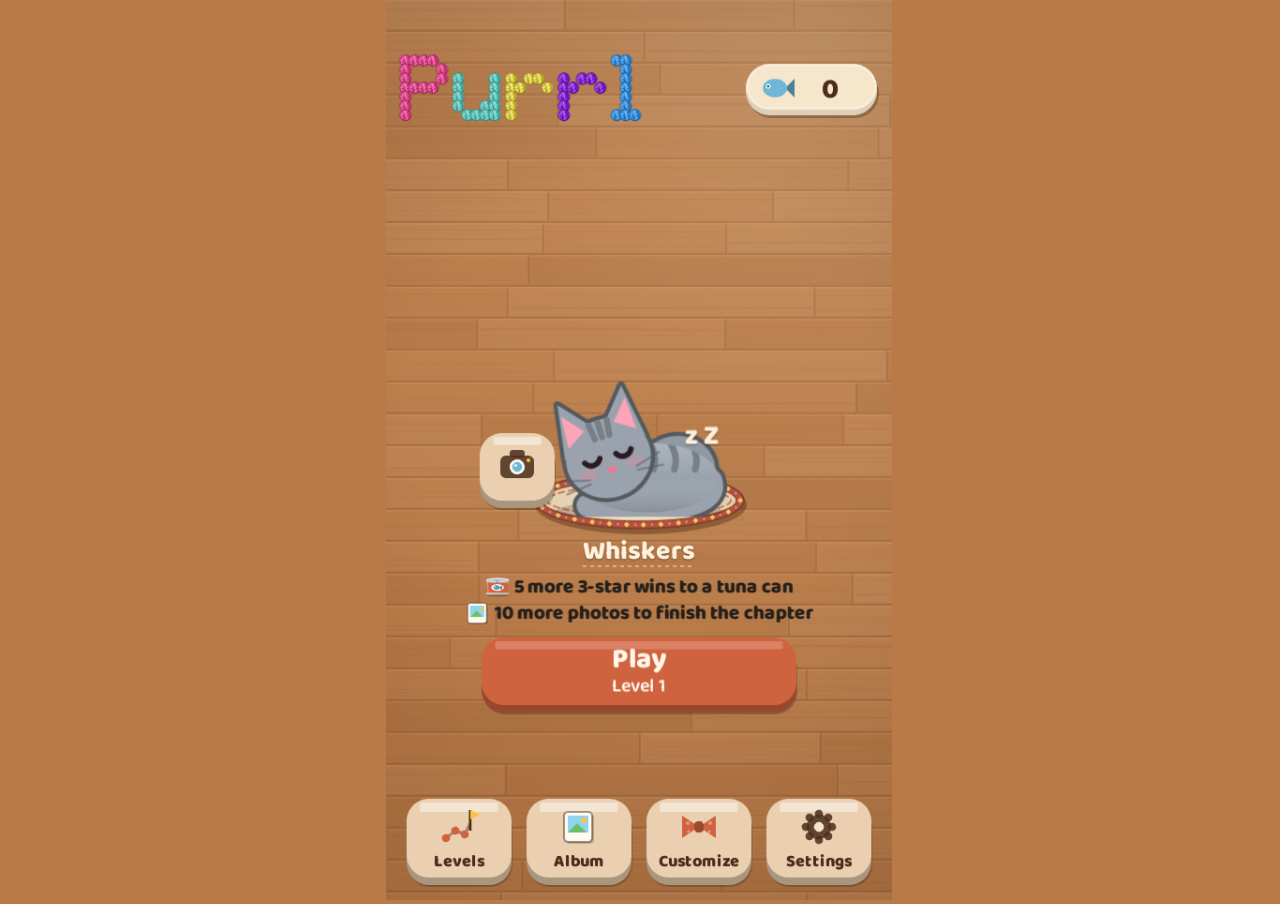
==== index.html @ 424d26f9 "Purrl build 00a5294 (privacy contact)" ====
<!doctype html>
<html lang="cs">
  <head>
    <meta charset="UTF-8" />
    <meta name="viewport" content="width=device-width, initial-scale=1, viewport-fit=cover, user-scalable=no" />
    <meta name="theme-color" content="#b97a47" />
    <meta name="apple-mobile-web-app-capable" content="yes" />
    <meta name="mobile-web-app-capable" content="yes" />
    <meta name="apple-mobile-web-app-status-bar-style" content="black-translucent" />
    <meta name="apple-mobile-web-app-title" content="Purrl" />
    <link rel="apple-touch-icon" href="icons/icon-180.png" />
    <title>Purrl</title>
    <style>html,body{background:#b97a47;height:100%;margin:0;padding:0;overflow:hidden}:root{--inset-top:env(safe-area-inset-top);--inset-right:env(safe-area-inset-right);--inset-bottom:env(safe-area-inset-bottom);--inset-left:env(safe-area-inset-left)}body{box-sizing:border-box;padding:var(--inset-top) var(--inset-right) var(--inset-bottom) var(--inset-left)}#game{width:100%;height:100%}</style>
    <script type="module" crossorigin src="./assets/index-BjQyakdz.js"></script>
    <link rel="stylesheet" crossorigin href="./assets/index-D8HOwq6y.css">
  <link rel="manifest" href="./manifest.webmanifest"><script id="vite-plugin-pwa:register-sw" src="./registerSW.js"></script></head>
  <body>
    <div id="game"></div>
  </body>
</html>
---- assets/index-D8HOwq6y.css ----
@font-face{font-family:"Baloo 2";font-style:normal;font-display:swap;font-weight:600;src:url(./baloo-2-latin-ext-600-normal-DiVeaYrH.woff2)format("woff2"),url(./baloo-2-latin-ext-600-normal-CFaB2nBN.woff)format("woff")}@font-face{font-family:"Baloo 2";font-style:normal;font-display:swap;font-weight:600;src:url(./baloo-2-latin-600-normal-tIfxVoAe.woff2)format("woff2"),url(./baloo-2-latin-600-normal-B4tNaogw.woff)format("woff")}@font-face{font-family:"Baloo 2";font-style:normal;font-display:swap;font-weight:800;src:url(./baloo-2-latin-ext-800-normal-C_Iwmf1s.woff2)format("woff2"),url(./baloo-2-latin-ext-800-normal-D-iCxxqE.woff)format("woff")}@font-face{font-family:"Baloo 2";font-style:normal;font-display:swap;font-weight:800;src:url(./baloo-2-latin-800-normal-BbF3Etk1.woff2)format("woff2"),url(./baloo-2-latin-800-normal-B8BXfZF7.woff)format("woff")}@font-face{font-family:"Baloo 2";font-style:normal;font-display:swap;font-weight:600;src:url(./baloo-2-devanagari-600-normal-CuT_xCk5.woff2)format("woff2"),url(./baloo-2-devanagari-600-normal-Cnn1WFYO.woff)format("woff")}@font-face{font-family:"Baloo 2";font-style:normal;font-display:swap;font-weight:800;src:url(./baloo-2-devanagari-800-normal-BURIY0wZ.woff2)format("woff2"),url(./baloo-2-devanagari-800-normal-YLp1oUqR.woff)format("woff")}@font-face{font-family:Caveat;font-style:normal;font-display:swap;font-weight:700;src:url(./caveat-latin-ext-700-normal-DFbRgDry.woff2)format("woff2"),url(./caveat-latin-ext-700-normal-DjJQd59I.woff)format("woff")}@font-face{font-family:Caveat;font-style:normal;font-display:swap;font-weight:700;src:url(./caveat-latin-700-normal-D8_1Nw6V.woff2)format("woff2"),url(./caveat-latin-700-normal-cPyBTTZN.woff)format("woff")}
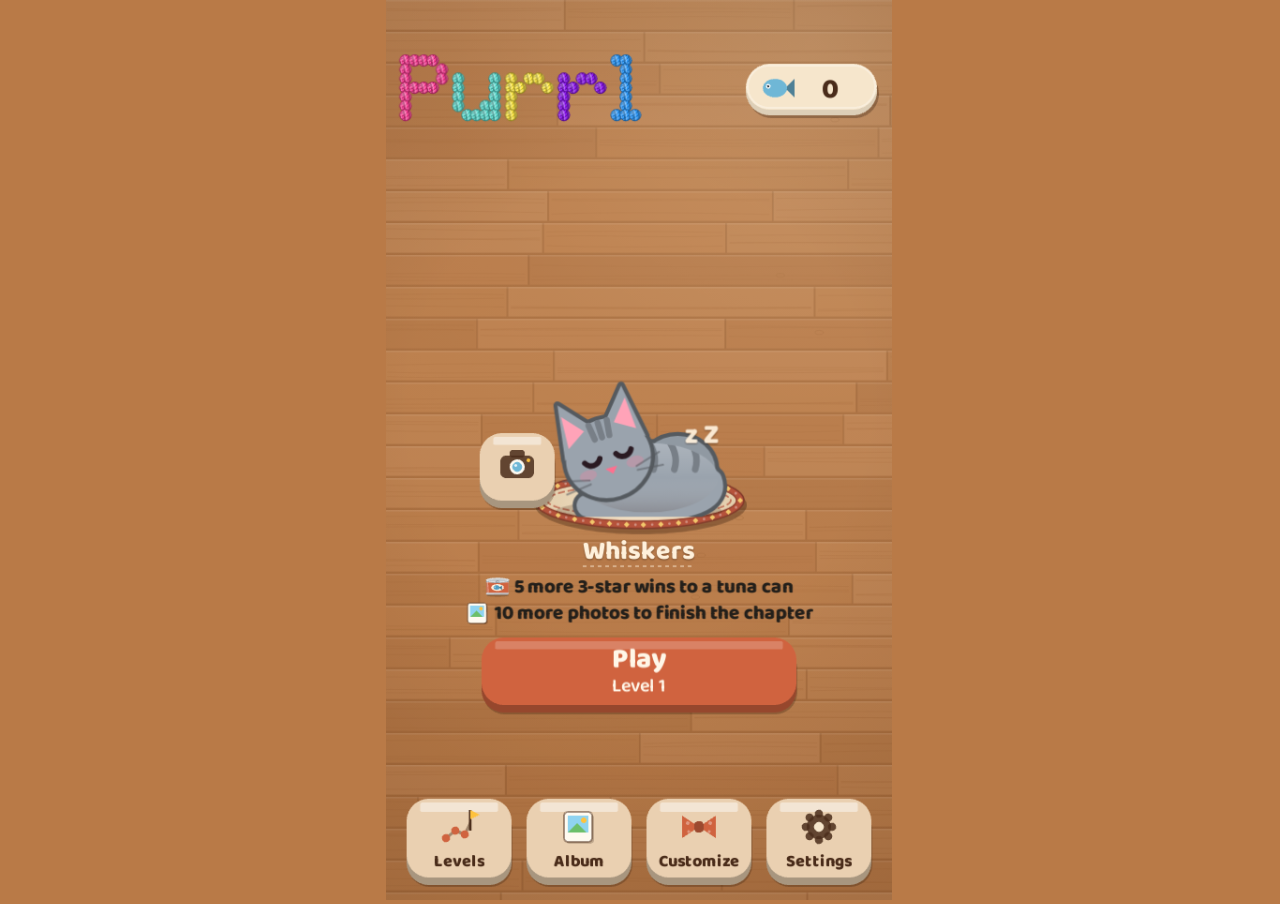
==== commit ad00c8a3: "Purrl build c7f3a24 (feedback button, itch embed) Co-Authored-By: Claude Opus 5.5 <noreply@anthropic" ====
--- a/index.html
+++ b/index.html
@@ -11,9 +11,9 @@
     <link rel="apple-touch-icon" href="icons/icon-180.png" />
     <title>Purrl</title>
     <style>html,body{background:#b97a47;height:100%;margin:0;padding:0;overflow:hidden}:root{--inset-top:env(safe-area-inset-top);--inset-right:env(safe-area-inset-right);--inset-bottom:env(safe-area-inset-bottom);--inset-left:env(safe-area-inset-left)}body{box-sizing:border-box;padding:var(--inset-top) var(--inset-right) var(--inset-bottom) var(--inset-left)}#game{width:100%;height:100%}</style>
-    <script type="module" crossorigin src="./assets/index-BjQyakdz.js"></script>
+    <script type="module" crossorigin src="./assets/index-BJ1TOWWh.js"></script>
     <link rel="stylesheet" crossorigin href="./assets/index-D8HOwq6y.css">
-  <link rel="manifest" href="./manifest.webmanifest"><script id="vite-plugin-pwa:register-sw" src="./registerSW.js"></script></head>
+  <link rel="manifest" href="./manifest.webmanifest"></head>
   <body>
     <div id="game"></div>
   </body>
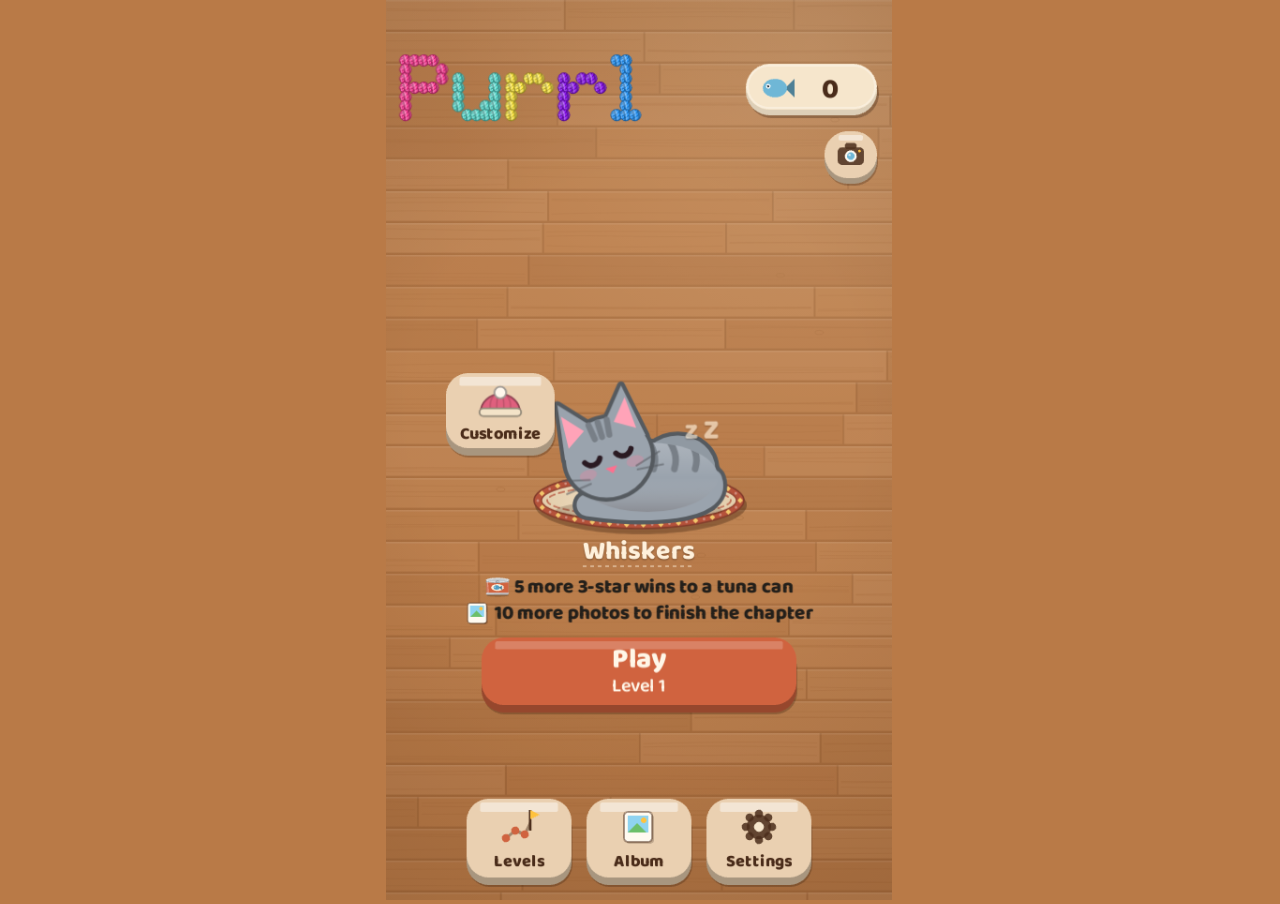
==== commit dae46d7c: "Purrl build 6b72951 (fish icon in prices, home kitten fixes, toy play)" ====
--- a/index.html
+++ b/index.html
@@ -11,7 +11,7 @@
     <link rel="apple-touch-icon" href="icons/icon-180.png" />
     <title>Purrl</title>
     <style>html,body{background:#b97a47;height:100%;margin:0;padding:0;overflow:hidden}:root{--inset-top:env(safe-area-inset-top);--inset-right:env(safe-area-inset-right);--inset-bottom:env(safe-area-inset-bottom);--inset-left:env(safe-area-inset-left)}body{box-sizing:border-box;padding:var(--inset-top) var(--inset-right) var(--inset-bottom) var(--inset-left)}#game{width:100%;height:100%}</style>
-    <script type="module" crossorigin src="./assets/index-BJ1TOWWh.js"></script>
+    <script type="module" crossorigin src="./assets/index-Cf7msUlM.js"></script>
     <link rel="stylesheet" crossorigin href="./assets/index-D8HOwq6y.css">
   <link rel="manifest" href="./manifest.webmanifest"></head>
   <body>
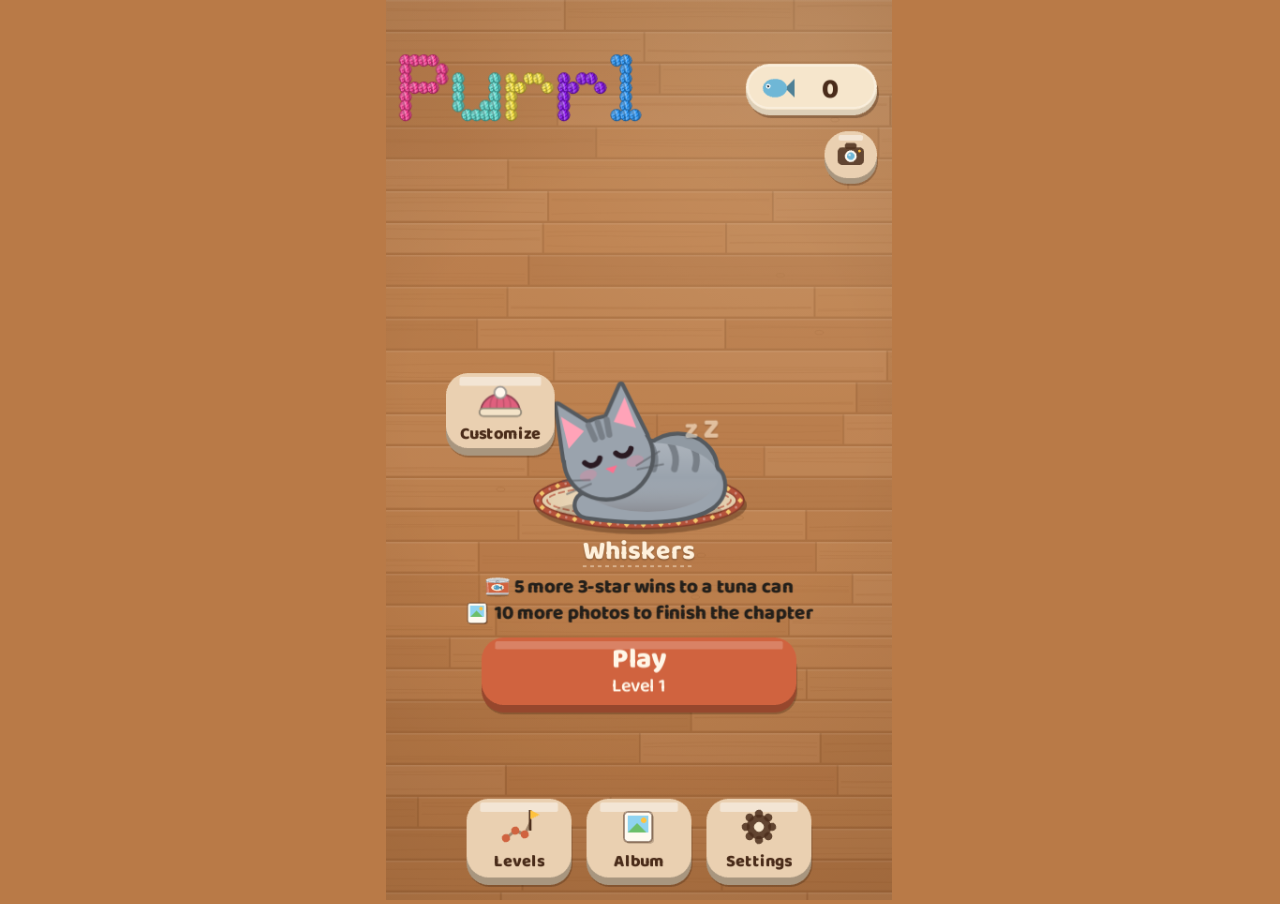
==== commit 67e392e8: "Purrl build 6bafac8 (toy shadows stay flat)" ====
--- a/index.html
+++ b/index.html
@@ -11,7 +11,7 @@
     <link rel="apple-touch-icon" href="icons/icon-180.png" />
     <title>Purrl</title>
     <style>html,body{background:#b97a47;height:100%;margin:0;padding:0;overflow:hidden}:root{--inset-top:env(safe-area-inset-top);--inset-right:env(safe-area-inset-right);--inset-bottom:env(safe-area-inset-bottom);--inset-left:env(safe-area-inset-left)}body{box-sizing:border-box;padding:var(--inset-top) var(--inset-right) var(--inset-bottom) var(--inset-left)}#game{width:100%;height:100%}</style>
-    <script type="module" crossorigin src="./assets/index-Cf7msUlM.js"></script>
+    <script type="module" crossorigin src="./assets/index-Bg0wj8ha.js"></script>
     <link rel="stylesheet" crossorigin href="./assets/index-D8HOwq6y.css">
   <link rel="manifest" href="./manifest.webmanifest"></head>
   <body>
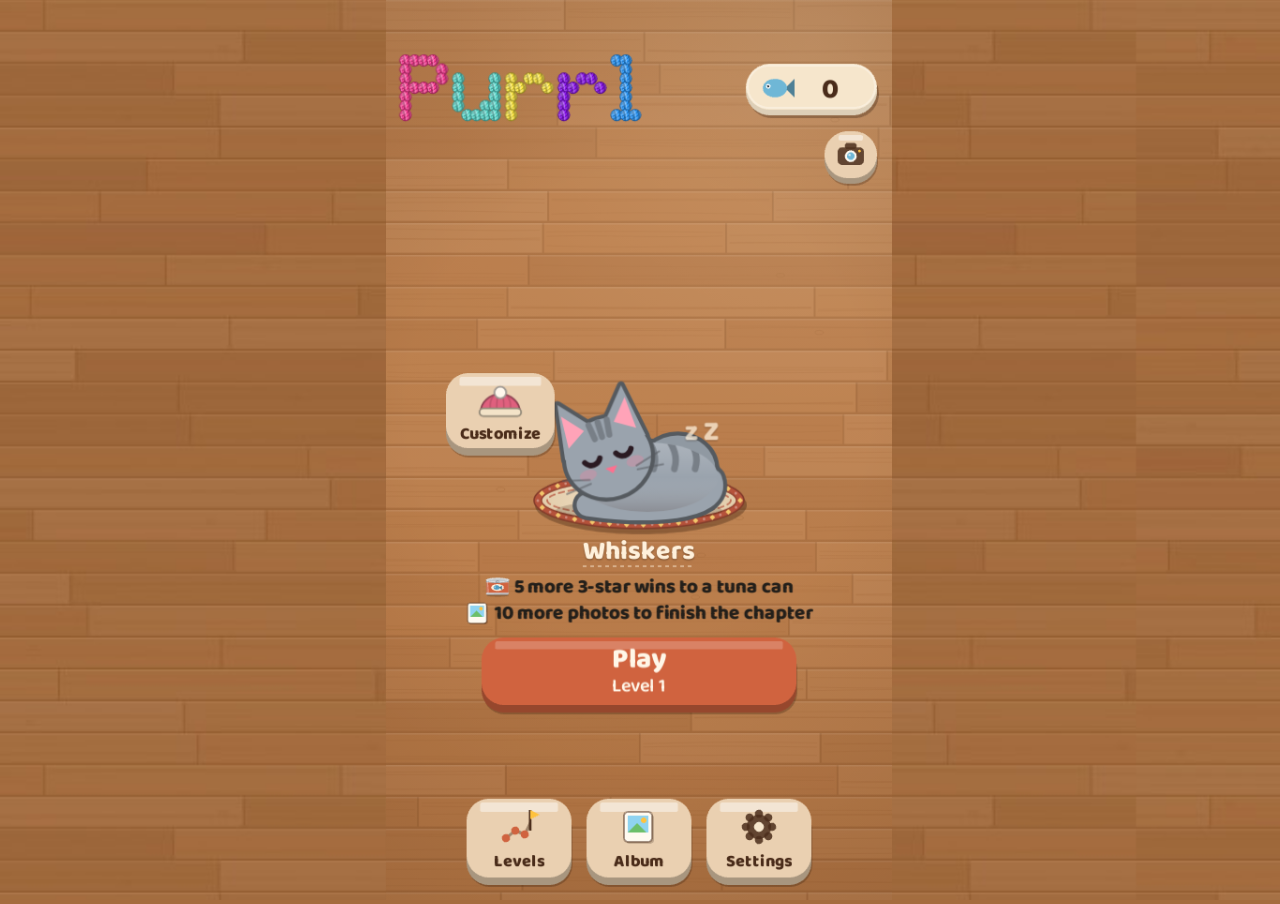
==== commit 34d394ad: "Purrl build ddebee4 (iOS home screen app: name field, edge-to-edge wood, night theme input)" ====
--- a/index.html
+++ b/index.html
@@ -10,8 +10,8 @@
     <meta name="apple-mobile-web-app-title" content="Purrl" />
     <link rel="apple-touch-icon" href="icons/icon-180.png" />
     <title>Purrl</title>
-    <style>html,body{background:#b97a47;height:100%;margin:0;padding:0;overflow:hidden}:root{--inset-top:env(safe-area-inset-top);--inset-right:env(safe-area-inset-right);--inset-bottom:env(safe-area-inset-bottom);--inset-left:env(safe-area-inset-left)}body{box-sizing:border-box;padding:var(--inset-top) var(--inset-right) var(--inset-bottom) var(--inset-left)}#game{width:100%;height:100%}</style>
-    <script type="module" crossorigin src="./assets/index-Bg0wj8ha.js"></script>
+    <style>html,body{background:#a56c3e;height:100%;margin:0;padding:0;overflow:hidden}@media (display-mode:standalone){@supports (-webkit-touch-callout:none){html,body{height:100vh}}}:root{--inset-top:env(safe-area-inset-top);--inset-right:env(safe-area-inset-right);--inset-bottom:env(safe-area-inset-bottom);--inset-left:env(safe-area-inset-left)}body{box-sizing:border-box;padding:var(--inset-top) var(--inset-right) var(--inset-bottom) var(--inset-left)}#game{width:100%;height:100%}</style>
+    <script type="module" crossorigin src="./assets/index-BYCiT-28.js"></script>
     <link rel="stylesheet" crossorigin href="./assets/index-D8HOwq6y.css">
   <link rel="manifest" href="./manifest.webmanifest"></head>
   <body>
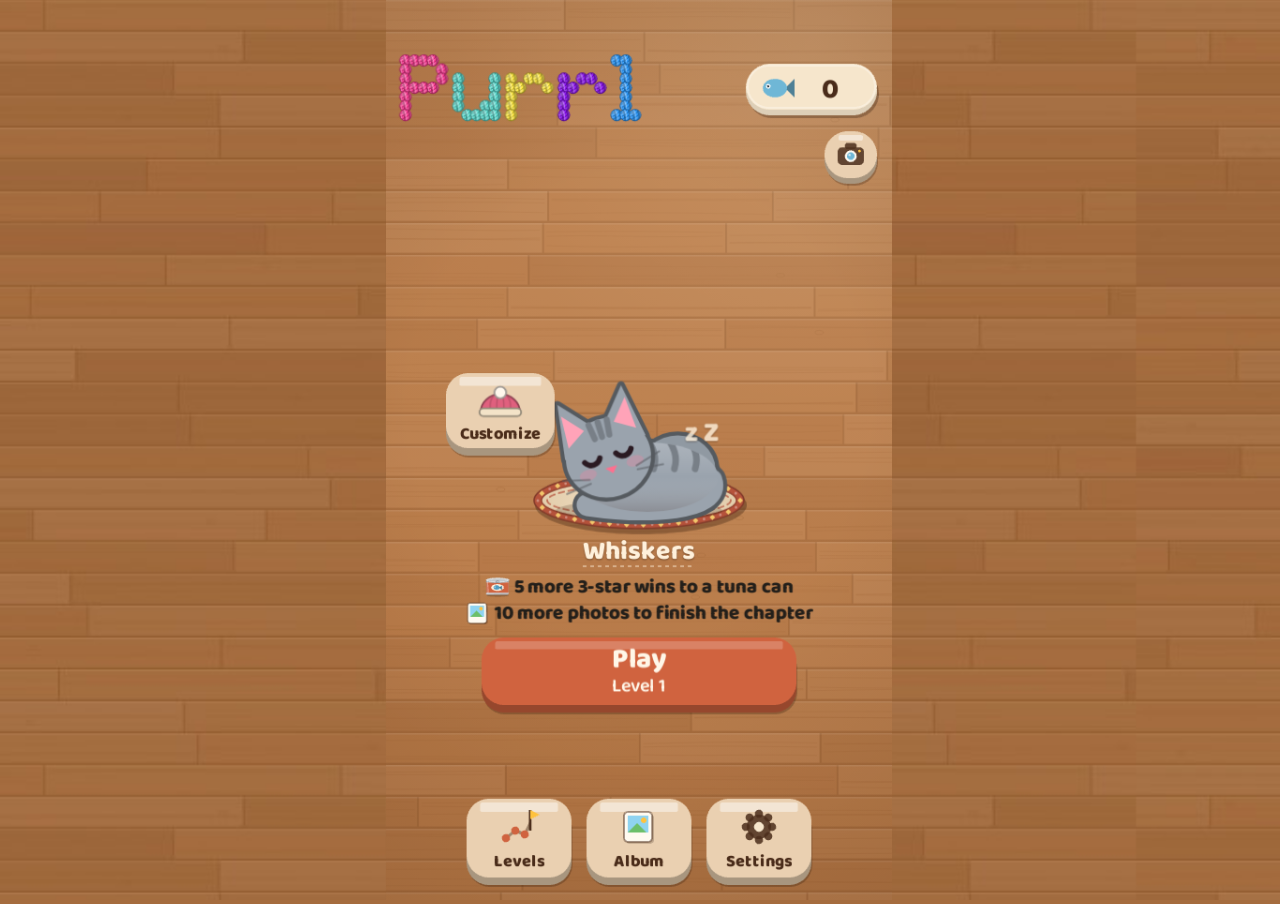
==== commit 71ac5ff6: "Purrl build aa6fa3f (privacy note: back to the game)" ====
--- a/index.html
+++ b/index.html
@@ -11,7 +11,7 @@
     <link rel="apple-touch-icon" href="icons/icon-180.png" />
     <title>Purrl</title>
     <style>html,body{background:#a56c3e;height:100%;margin:0;padding:0;overflow:hidden}@media (display-mode:standalone){@supports (-webkit-touch-callout:none){html,body{height:100vh}}}:root{--inset-top:env(safe-area-inset-top);--inset-right:env(safe-area-inset-right);--inset-bottom:env(safe-area-inset-bottom);--inset-left:env(safe-area-inset-left)}body{box-sizing:border-box;padding:var(--inset-top) var(--inset-right) var(--inset-bottom) var(--inset-left)}#game{width:100%;height:100%}</style>
-    <script type="module" crossorigin src="./assets/index-BYCiT-28.js"></script>
+    <script type="module" crossorigin src="./assets/index-CJZ0x5N3.js"></script>
     <link rel="stylesheet" crossorigin href="./assets/index-D8HOwq6y.css">
   <link rel="manifest" href="./manifest.webmanifest"></head>
   <body>
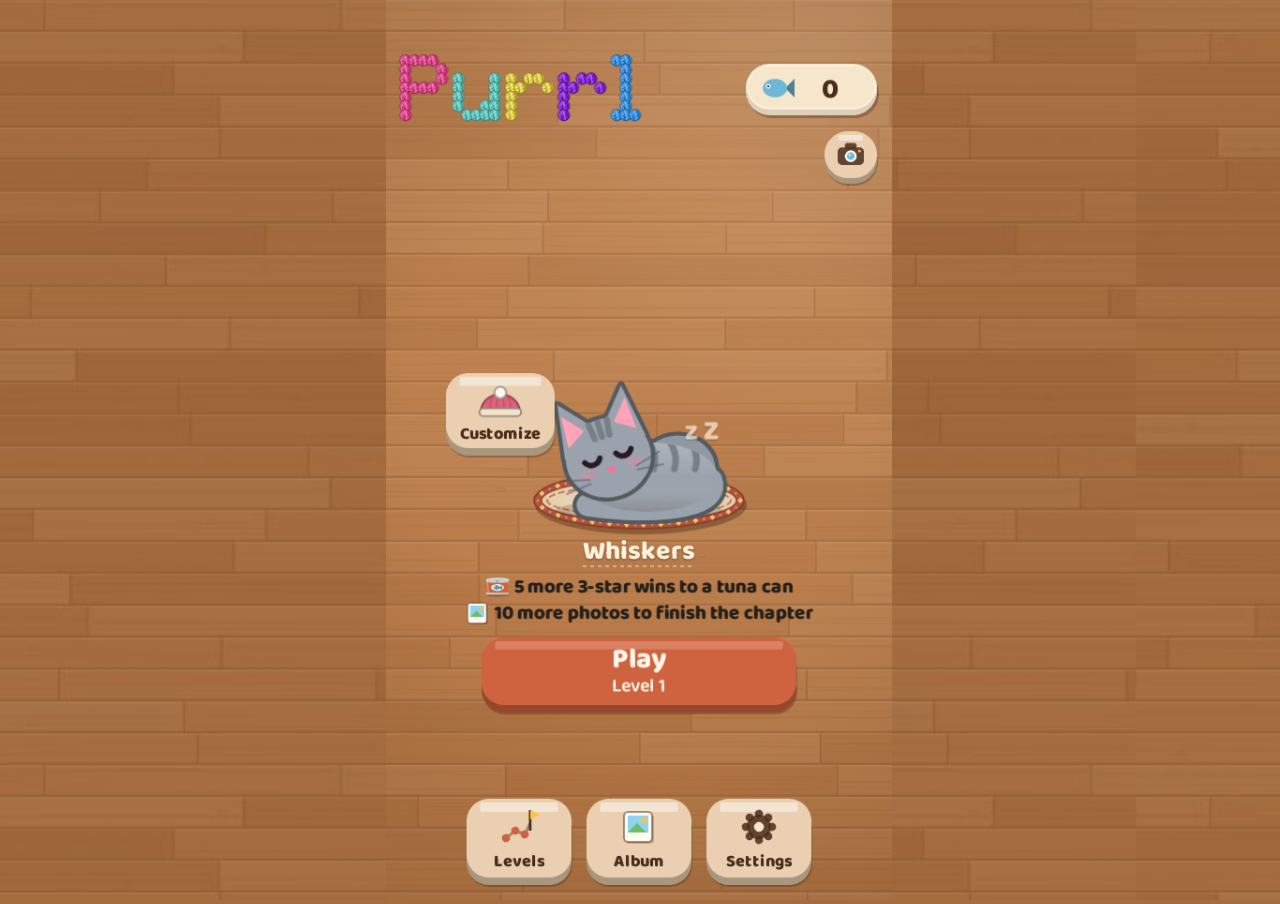
==== commit 17c1f26a: "Purrl build f96c84f (harder levels 3-12)" ====
--- a/index.html
+++ b/index.html
@@ -11,7 +11,7 @@
     <link rel="apple-touch-icon" href="icons/icon-180.png" />
     <title>Purrl</title>
     <style>html,body{background:#a56c3e;height:100%;margin:0;padding:0;overflow:hidden}@media (display-mode:standalone){@supports (-webkit-touch-callout:none){html,body{height:100vh}}}:root{--inset-top:env(safe-area-inset-top);--inset-right:env(safe-area-inset-right);--inset-bottom:env(safe-area-inset-bottom);--inset-left:env(safe-area-inset-left)}body{box-sizing:border-box;padding:var(--inset-top) var(--inset-right) var(--inset-bottom) var(--inset-left)}#game{width:100%;height:100%}</style>
-    <script type="module" crossorigin src="./assets/index-CJZ0x5N3.js"></script>
+    <script type="module" crossorigin src="./assets/index-CdT-0cpx.js"></script>
     <link rel="stylesheet" crossorigin href="./assets/index-D8HOwq6y.css">
   <link rel="manifest" href="./manifest.webmanifest"></head>
   <body>
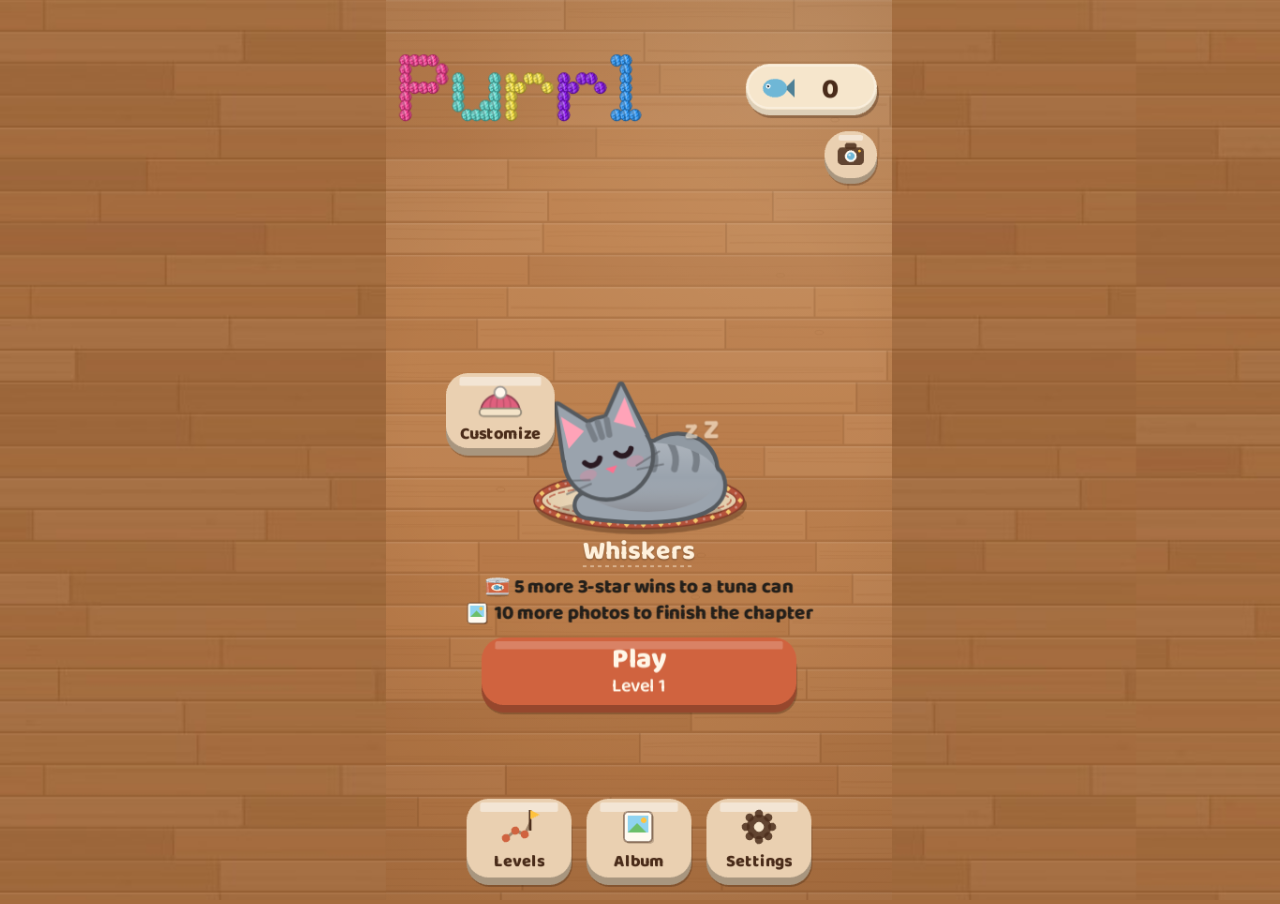
==== commit 5fc8f0ec: "deploy 964fda7: share picture, level cache, edge hint" ====
--- a/index.html
+++ b/index.html
@@ -11,7 +11,7 @@
     <link rel="apple-touch-icon" href="icons/icon-180.png" />
     <title>Purrl</title>
     <style>html,body{background:#a56c3e;height:100%;margin:0;padding:0;overflow:hidden}@media (display-mode:standalone){@supports (-webkit-touch-callout:none){html,body{height:100vh}}}:root{--inset-top:env(safe-area-inset-top);--inset-right:env(safe-area-inset-right);--inset-bottom:env(safe-area-inset-bottom);--inset-left:env(safe-area-inset-left)}body{box-sizing:border-box;padding:var(--inset-top) var(--inset-right) var(--inset-bottom) var(--inset-left)}#game{width:100%;height:100%}</style>
-    <script type="module" crossorigin src="./assets/index-CdT-0cpx.js"></script>
+    <script type="module" crossorigin src="./assets/index-BM-cY2rL.js"></script>
     <link rel="stylesheet" crossorigin href="./assets/index-D8HOwq6y.css">
   <link rel="manifest" href="./manifest.webmanifest"></head>
   <body>
